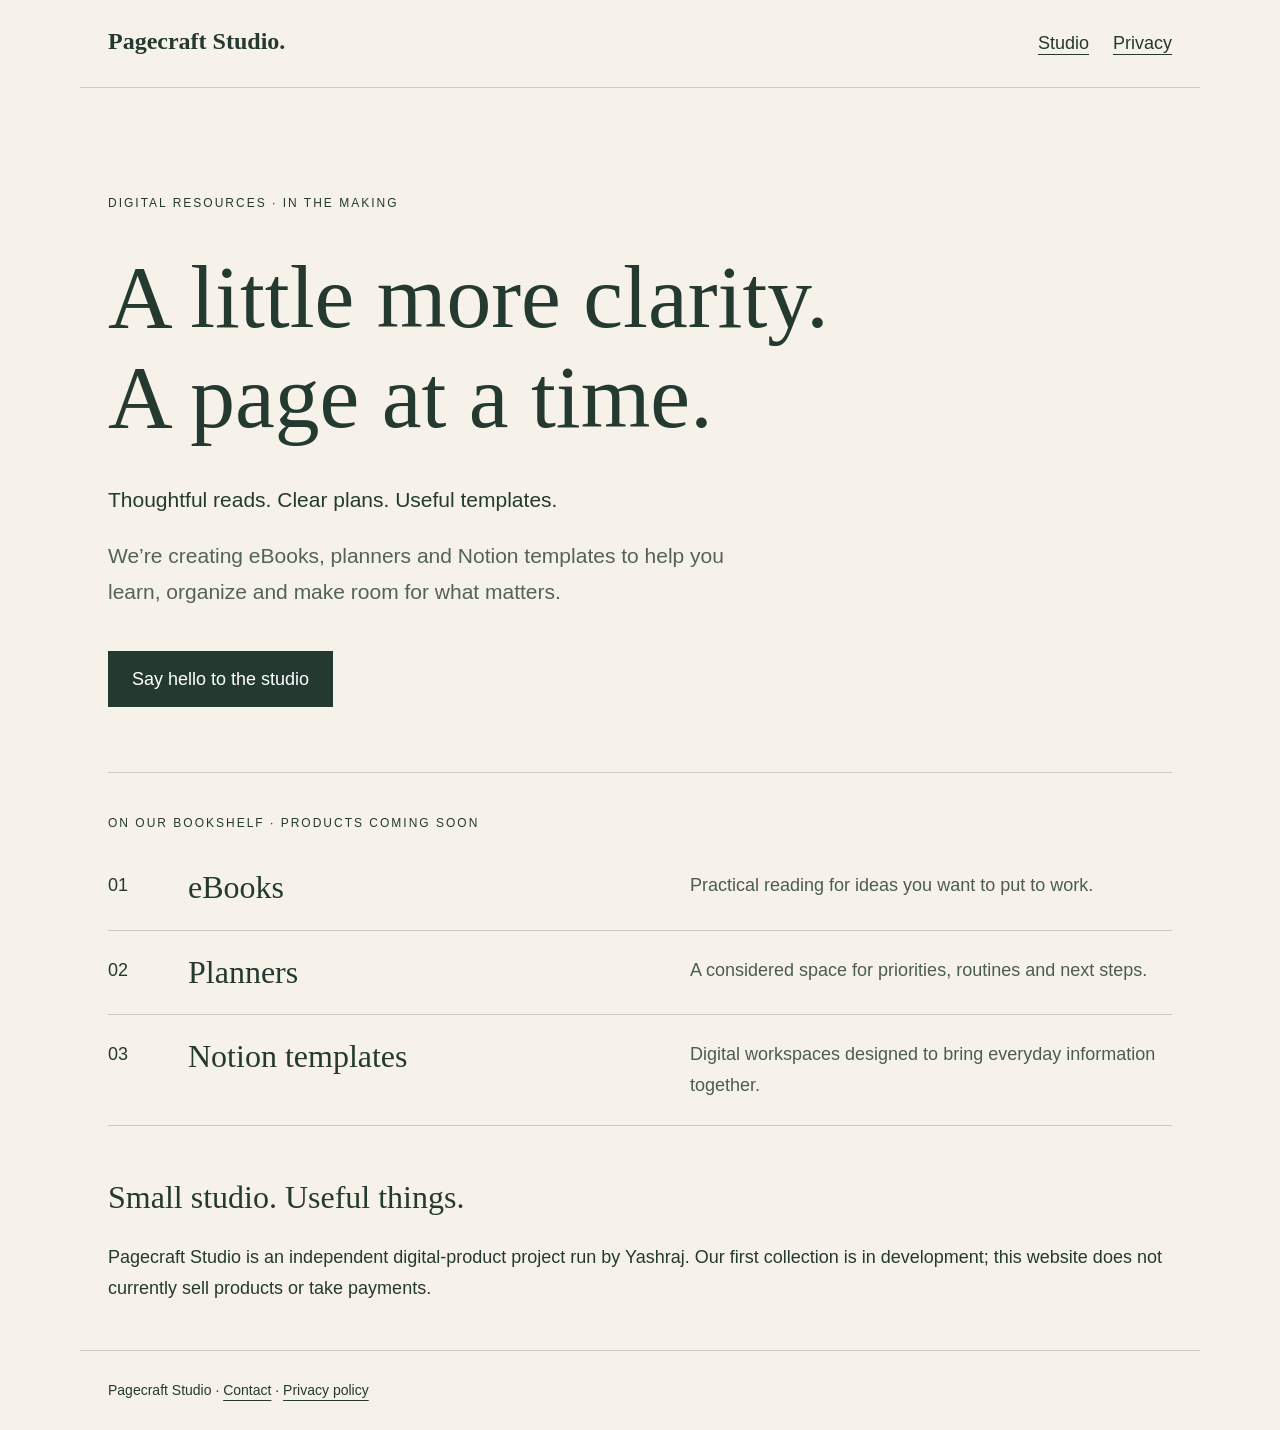
==== index.html @ a28537e6 "Create Pagecraft Studio homepage and privacy policy" ====
<!doctype html><html lang="en"><head><meta charset="utf-8"><meta name="viewport" content="width=device-width,initial-scale=1"><title>Thoughtful digital essentials | Pagecraft Studio</title><meta name="description" content="Pagecraft Studio creates eBooks, planners and Notion templates for thoughtful everyday work."><link rel="stylesheet" href="style.css"></head><body><header><a class="brand" href="./">Pagecraft Studio<span aria-hidden="true">.</span></a><nav aria-label="Main navigation"><a href="./">Studio</a><a href="privacy.html">Privacy</a></nav></header><main><section class="hero"><p class="eyebrow">Digital resources · In the making</p><h1>A little more clarity.<br>A page at a time.</h1><p class="intro">Thoughtful reads. Clear plans. Useful templates.</p><p class="intro muted">We’re creating eBooks, planners and Notion templates to help you learn, organize and make room for what matters.</p><a class="button" href="mailto:yashrajss5122@gmail.com">Say hello to the studio</a></section><section class="catalog" aria-labelledby="collection"><p class="eyebrow" id="collection">On our bookshelf · Products coming soon</p><div class="row"><span>01</span><h2>eBooks</h2><p>Practical reading for ideas you want to put to work.</p></div><div class="row"><span>02</span><h2>Planners</h2><p>A considered space for priorities, routines and next steps.</p></div><div class="row"><span>03</span><h2>Notion templates</h2><p>Digital workspaces designed to bring everyday information together.</p></div></section><section><h2>Small studio. Useful things.</h2><p>Pagecraft Studio is an independent digital-product project run by Yashraj. Our first collection is in development; this website does not currently sell products or take payments.</p></section></main><footer>Pagecraft Studio · <a href="mailto:yashrajss5122@gmail.com">Contact</a> · <a href="privacy.html">Privacy policy</a></footer></body></html>
---- style.css ----
*{box-sizing:border-box}body{margin:0;background:#f6f2e9;color:#24392f;font:18px/1.7 Arial,sans-serif}a{color:inherit;text-underline-offset:5px}header,main,footer{max-width:1120px;margin:auto;padding:28px}header{display:flex;justify-content:space-between;border-bottom:1px solid #c8cbbd}.brand{font: bold 24px Georgia,serif;text-decoration:none}nav a{margin-left:24px}h1,h2{font-family:Georgia,serif;line-height:1.12;font-weight:normal}h1{font-size:clamp(48px,7vw,90px);max-width:850px;margin:34px 0}h2{font-size:32px}.eyebrow{font-size:12px;letter-spacing:2px;text-transform:uppercase}.hero{padding:65px 0}.intro{max-width:620px;font-size:21px}.button{display:inline-block;background:#24392f;color:#fff;padding:13px 24px;text-decoration:none;margin-top:20px}.catalog{border-top:1px solid #c8cbbd;padding:28px 0}.row{display:grid;grid-template-columns:60px 1fr 1fr;gap:20px;border-bottom:1px solid #c8cbbd;padding:24px 0}.row h2{margin:0}.row p{margin:0;color:#4c5c52}footer{border-top:1px solid #c8cbbd;font-size:14px}.legal{max-width:800px;padding-top:50px;padding-bottom:60px}.legal h1{font-size:54px}.legal h2{margin-top:40px}.muted{color:#536356}@media(max-width:650px){header{display:block}nav a{margin:0 20px 0 0}.hero{padding:35px 0}.row{grid-template-columns:35px 1fr}.row p{grid-column:2}main,header,footer{padding:22px}}
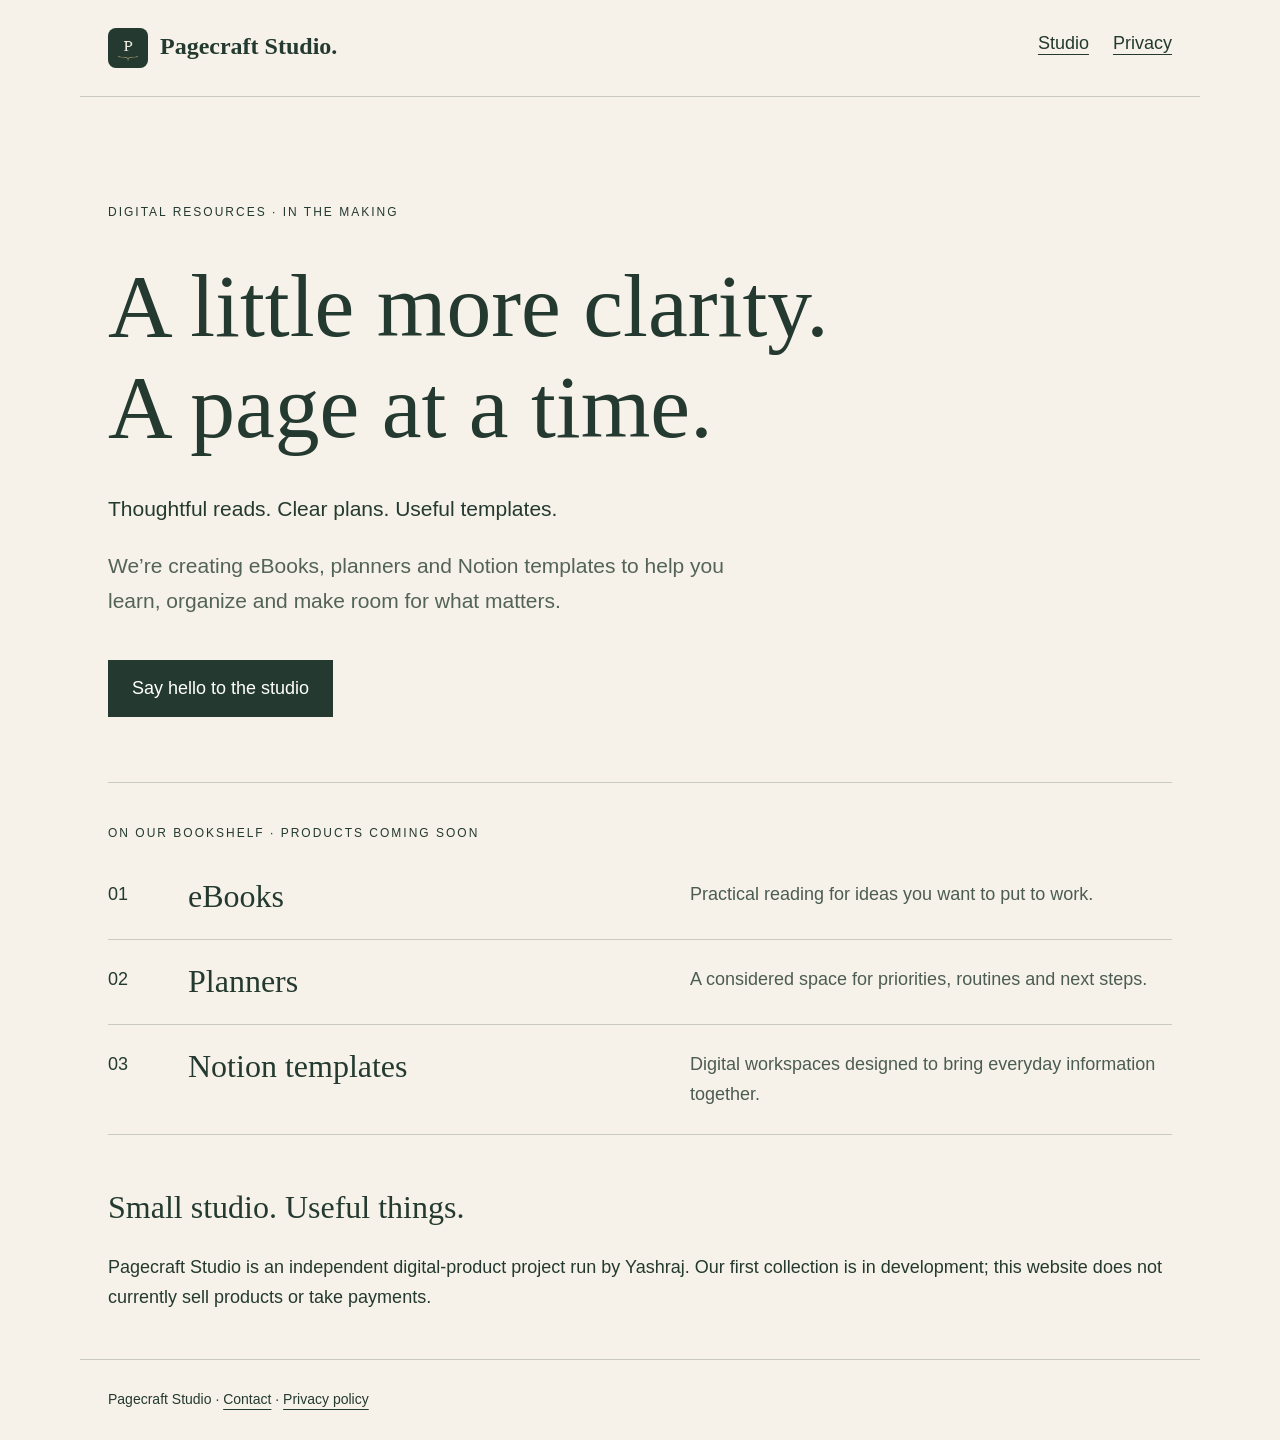
==== commit 0f018bdc: "Use existing studio icon consistently across website" ====
--- a/index.html
+++ b/index.html
@@ -1 +1 @@
-<!doctype html><html lang="en"><head><meta charset="utf-8"><meta name="viewport" content="width=device-width,initial-scale=1"><title>Thoughtful digital essentials | Pagecraft Studio</title><meta name="description" content="Pagecraft Studio creates eBooks, planners and Notion templates for thoughtful everyday work."><link rel="stylesheet" href="style.css"></head><body><header><a class="brand" href="./">Pagecraft Studio<span aria-hidden="true">.</span></a><nav aria-label="Main navigation"><a href="./">Studio</a><a href="privacy.html">Privacy</a></nav></header><main><section class="hero"><p class="eyebrow">Digital resources · In the making</p><h1>A little more clarity.<br>A page at a time.</h1><p class="intro">Thoughtful reads. Clear plans. Useful templates.</p><p class="intro muted">We’re creating eBooks, planners and Notion templates to help you learn, organize and make room for what matters.</p><a class="button" href="mailto:yashrajss5122@gmail.com">Say hello to the studio</a></section><section class="catalog" aria-labelledby="collection"><p class="eyebrow" id="collection">On our bookshelf · Products coming soon</p><div class="row"><span>01</span><h2>eBooks</h2><p>Practical reading for ideas you want to put to work.</p></div><div class="row"><span>02</span><h2>Planners</h2><p>A considered space for priorities, routines and next steps.</p></div><div class="row"><span>03</span><h2>Notion templates</h2><p>Digital workspaces designed to bring everyday information together.</p></div></section><section><h2>Small studio. Useful things.</h2><p>Pagecraft Studio is an independent digital-product project run by Yashraj. Our first collection is in development; this website does not currently sell products or take payments.</p></section></main><footer>Pagecraft Studio · <a href="mailto:yashrajss5122@gmail.com">Contact</a> · <a href="privacy.html">Privacy policy</a></footer></body></html>+<!doctype html><html lang="en"><head><meta charset="utf-8"><meta name="viewport" content="width=device-width,initial-scale=1"><title>Thoughtful digital essentials | Pagecraft Studio</title><meta name="description" content="Pagecraft Studio creates eBooks, planners and Notion templates for thoughtful everyday work."><link rel="icon" type="image/png" href="brand/favicon.png"><link rel="apple-touch-icon" href="brand/pagecraft-studio-icon.png"><link rel="stylesheet" href="style.css"></head><body><header><a class="brand" href="./"><img src="brand/pagecraft-studio-icon.png" alt="" width="40" height="40" style="vertical-align:middle;margin-right:12px;border-radius:8px">Pagecraft Studio<span aria-hidden="true">.</span></a><nav aria-label="Main navigation"><a href="./">Studio</a><a href="privacy.html">Privacy</a></nav></header><main><section class="hero"><p class="eyebrow">Digital resources · In the making</p><h1>A little more clarity.<br>A page at a time.</h1><p class="intro">Thoughtful reads. Clear plans. Useful templates.</p><p class="intro muted">We’re creating eBooks, planners and Notion templates to help you learn, organize and make room for what matters.</p><a class="button" href="mailto:yashrajss5122@gmail.com">Say hello to the studio</a></section><section class="catalog" aria-labelledby="collection"><p class="eyebrow" id="collection">On our bookshelf · Products coming soon</p><div class="row"><span>01</span><h2>eBooks</h2><p>Practical reading for ideas you want to put to work.</p></div><div class="row"><span>02</span><h2>Planners</h2><p>A considered space for priorities, routines and next steps.</p></div><div class="row"><span>03</span><h2>Notion templates</h2><p>Digital workspaces designed to bring everyday information together.</p></div></section><section><h2>Small studio. Useful things.</h2><p>Pagecraft Studio is an independent digital-product project run by Yashraj. Our first collection is in development; this website does not currently sell products or take payments.</p></section></main><footer>Pagecraft Studio · <a href="mailto:yashrajss5122@gmail.com">Contact</a> · <a href="privacy.html">Privacy policy</a></footer></body></html>
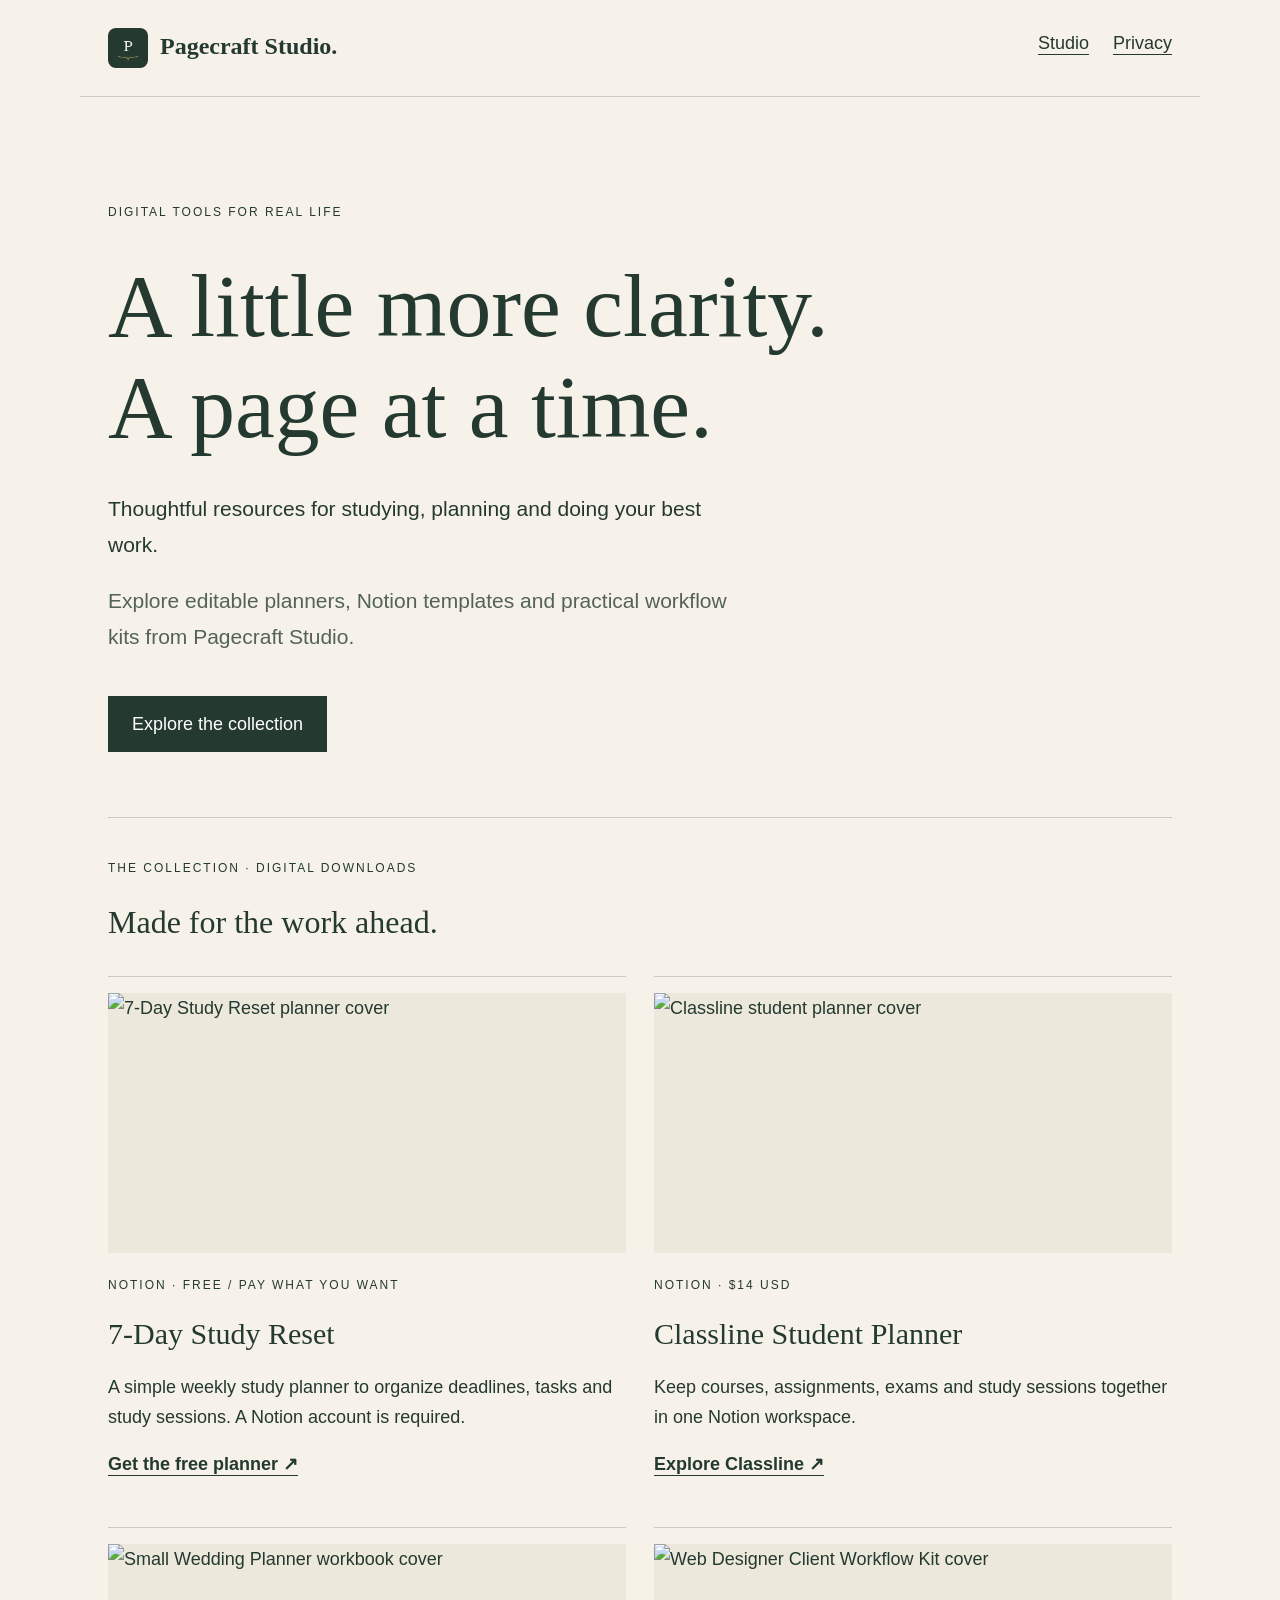
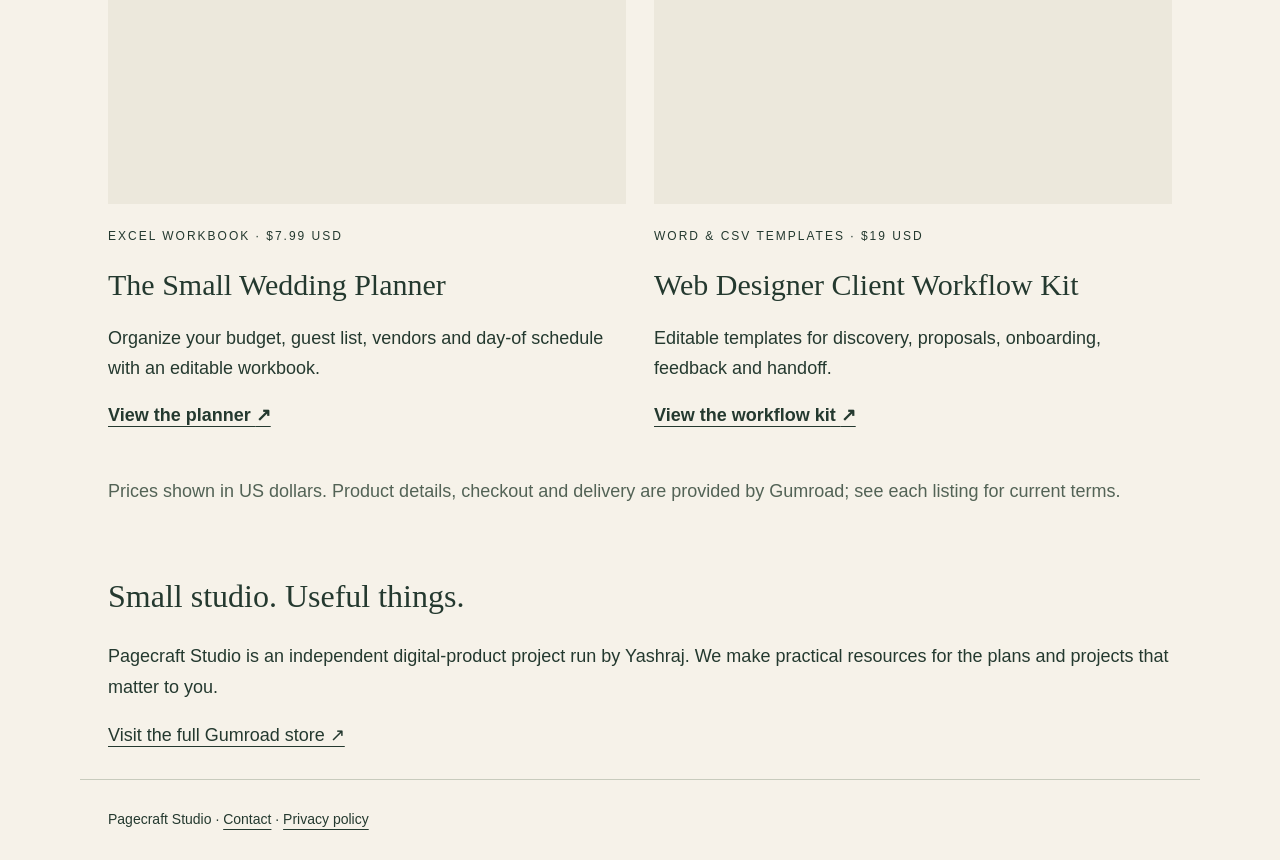
==== commit a775c0dd: "Show available Gumroad products on studio website" ====
--- a/index.html
+++ b/index.html
@@ -1 +1 @@
-<!doctype html><html lang="en"><head><meta charset="utf-8"><meta name="viewport" content="width=device-width,initial-scale=1"><title>Thoughtful digital essentials | Pagecraft Studio</title><meta name="description" content="Pagecraft Studio creates eBooks, planners and Notion templates for thoughtful everyday work."><link rel="icon" type="image/png" href="brand/favicon.png"><link rel="apple-touch-icon" href="brand/pagecraft-studio-icon.png"><link rel="stylesheet" href="style.css"></head><body><header><a class="brand" href="./"><img src="brand/pagecraft-studio-icon.png" alt="" width="40" height="40" style="vertical-align:middle;margin-right:12px;border-radius:8px">Pagecraft Studio<span aria-hidden="true">.</span></a><nav aria-label="Main navigation"><a href="./">Studio</a><a href="privacy.html">Privacy</a></nav></header><main><section class="hero"><p class="eyebrow">Digital resources · In the making</p><h1>A little more clarity.<br>A page at a time.</h1><p class="intro">Thoughtful reads. Clear plans. Useful templates.</p><p class="intro muted">We’re creating eBooks, planners and Notion templates to help you learn, organize and make room for what matters.</p><a class="button" href="mailto:yashrajss5122@gmail.com">Say hello to the studio</a></section><section class="catalog" aria-labelledby="collection"><p class="eyebrow" id="collection">On our bookshelf · Products coming soon</p><div class="row"><span>01</span><h2>eBooks</h2><p>Practical reading for ideas you want to put to work.</p></div><div class="row"><span>02</span><h2>Planners</h2><p>A considered space for priorities, routines and next steps.</p></div><div class="row"><span>03</span><h2>Notion templates</h2><p>Digital workspaces designed to bring everyday information together.</p></div></section><section><h2>Small studio. Useful things.</h2><p>Pagecraft Studio is an independent digital-product project run by Yashraj. Our first collection is in development; this website does not currently sell products or take payments.</p></section></main><footer>Pagecraft Studio · <a href="mailto:yashrajss5122@gmail.com">Contact</a> · <a href="privacy.html">Privacy policy</a></footer></body></html>+<!doctype html><html lang="en"><head><meta charset="utf-8"><meta name="viewport" content="width=device-width,initial-scale=1"><title>Thoughtful digital essentials | Pagecraft Studio</title><meta name="description" content="Pagecraft Studio creates eBooks, planners and Notion templates for thoughtful everyday work."><link rel="icon" type="image/png" href="brand/favicon.png"><link rel="apple-touch-icon" href="brand/pagecraft-studio-icon.png"><link rel="stylesheet" href="style.css"></head><body><header><a class="brand" href="./"><img src="brand/pagecraft-studio-icon.png" alt="" width="40" height="40" style="vertical-align:middle;margin-right:12px;border-radius:8px">Pagecraft Studio<span aria-hidden="true">.</span></a><nav aria-label="Main navigation"><a href="./">Studio</a><a href="privacy.html">Privacy</a></nav></header><main><section class="hero"><p class="eyebrow">Digital tools for real life</p><h1>A little more clarity.<br>A page at a time.</h1><p class="intro">Thoughtful resources for studying, planning and doing your best work.</p><p class="intro muted">Explore editable planners, Notion templates and practical workflow kits from Pagecraft Studio.</p><a class="button" href="#collection">Explore the collection</a></section><section class="catalog" id="collection" aria-labelledby="collection-heading"><p class="eyebrow">The collection · Digital downloads</p><h2 id="collection-heading">Made for the work ahead.</h2><div class="products"><article><img src="https://public-files.gumroad.com/0r1g5wyhfju4pdf7x9cjpoame6bd" alt="7-Day Study Reset planner cover" loading="lazy"><p class="eyebrow">Notion · Free / pay what you want</p><h3>7-Day Study Reset</h3><p>A simple weekly study planner to organize deadlines, tasks and study sessions. A Notion account is required.</p><a href="https://ysstudio.gumroad.com/l/free-7-day-study-reset">Get the free planner <span aria-hidden="true">↗</span></a></article><article><img src="https://public-files.gumroad.com/j9tdl8n1qvx7v8zus8xxdi7p7sdy" alt="Classline student planner cover" loading="lazy"><p class="eyebrow">Notion · $14 USD</p><h3>Classline Student Planner</h3><p>Keep courses, assignments, exams and study sessions together in one Notion workspace.</p><a href="https://ysstudio.gumroad.com/l/classline-student-planner">Explore Classline <span aria-hidden="true">↗</span></a></article><article><img src="https://public-files.gumroad.com/3fjhf6u12u27hfo5vuvjz68w6x70" alt="Small Wedding Planner workbook cover" loading="lazy"><p class="eyebrow">Excel workbook · $7.99 USD</p><h3>The Small Wedding Planner</h3><p>Organize your budget, guest list, vendors and day-of schedule with an editable workbook.</p><a href="https://ysstudio.gumroad.com/l/small-wedding-planner">View the planner <span aria-hidden="true">↗</span></a></article><article><img src="https://public-files.gumroad.com/lzisuz2otf9xme31qscf1hr78710" alt="Web Designer Client Workflow Kit cover" loading="lazy"><p class="eyebrow">Word &amp; CSV templates · $19 USD</p><h3>Web Designer Client Workflow Kit</h3><p>Editable templates for discovery, proposals, onboarding, feedback and handoff.</p><a href="https://ysstudio.gumroad.com/l/web-designer-client-workflow-kit">View the workflow kit <span aria-hidden="true">↗</span></a></article></div><p class="muted">Prices shown in US dollars. Product details, checkout and delivery are provided by Gumroad; see each listing for current terms.</p></section><section><h2>Small studio. Useful things.</h2><p>Pagecraft Studio is an independent digital-product project run by Yashraj. We make practical resources for the plans and projects that matter to you.</p><a href="https://ysstudio.gumroad.com/">Visit the full Gumroad store ↗</a></section></main><footer>Pagecraft Studio · <a href="mailto:yashrajss5122@gmail.com">Contact</a> · <a href="privacy.html">Privacy policy</a></footer></body></html>
--- a/style.css
+++ b/style.css
@@ -1 +1,2 @@
-*{box-sizing:border-box}body{margin:0;background:#f6f2e9;color:#24392f;font:18px/1.7 Arial,sans-serif}a{color:inherit;text-underline-offset:5px}header,main,footer{max-width:1120px;margin:auto;padding:28px}header{display:flex;justify-content:space-between;border-bottom:1px solid #c8cbbd}.brand{font: bold 24px Georgia,serif;text-decoration:none}nav a{margin-left:24px}h1,h2{font-family:Georgia,serif;line-height:1.12;font-weight:normal}h1{font-size:clamp(48px,7vw,90px);max-width:850px;margin:34px 0}h2{font-size:32px}.eyebrow{font-size:12px;letter-spacing:2px;text-transform:uppercase}.hero{padding:65px 0}.intro{max-width:620px;font-size:21px}.button{display:inline-block;background:#24392f;color:#fff;padding:13px 24px;text-decoration:none;margin-top:20px}.catalog{border-top:1px solid #c8cbbd;padding:28px 0}.row{display:grid;grid-template-columns:60px 1fr 1fr;gap:20px;border-bottom:1px solid #c8cbbd;padding:24px 0}.row h2{margin:0}.row p{margin:0;color:#4c5c52}footer{border-top:1px solid #c8cbbd;font-size:14px}.legal{max-width:800px;padding-top:50px;padding-bottom:60px}.legal h1{font-size:54px}.legal h2{margin-top:40px}.muted{color:#536356}@media(max-width:650px){header{display:block}nav a{margin:0 20px 0 0}.hero{padding:35px 0}.row{grid-template-columns:35px 1fr}.row p{grid-column:2}main,header,footer{padding:22px}}+*{box-sizing:border-box}body{margin:0;background:#f6f2e9;color:#24392f;font:18px/1.7 Arial,sans-serif}a{color:inherit;text-underline-offset:5px}header,main,footer{max-width:1120px;margin:auto;padding:28px}header{display:flex;justify-content:space-between;border-bottom:1px solid #c8cbbd}.brand{font: bold 24px Georgia,serif;text-decoration:none}nav a{margin-left:24px}h1,h2{font-family:Georgia,serif;line-height:1.12;font-weight:normal}h1{font-size:clamp(48px,7vw,90px);max-width:850px;margin:34px 0}h2{font-size:32px}.eyebrow{font-size:12px;letter-spacing:2px;text-transform:uppercase}.hero{padding:65px 0}.intro{max-width:620px;font-size:21px}.button{display:inline-block;background:#24392f;color:#fff;padding:13px 24px;text-decoration:none;margin-top:20px}.catalog{border-top:1px solid #c8cbbd;padding:28px 0}.row{display:grid;grid-template-columns:60px 1fr 1fr;gap:20px;border-bottom:1px solid #c8cbbd;padding:24px 0}.row h2{margin:0}.row p{margin:0;color:#4c5c52}footer{border-top:1px solid #c8cbbd;font-size:14px}.legal{max-width:800px;padding-top:50px;padding-bottom:60px}.legal h1{font-size:54px}.legal h2{margin-top:40px}.muted{color:#536356}@media(max-width:650px){header{display:block}nav a{margin:0 20px 0 0}.hero{padding:35px 0}.row{grid-template-columns:35px 1fr}.row p{grid-column:2}main,header,footer{padding:22px}}
+.products{display:grid;grid-template-columns:repeat(2,minmax(0,1fr));gap:48px 28px;margin:35px 0 45px}.products article{border-top:1px solid #c8cbbd;padding-top:16px;display:flex;flex-direction:column}.products img{width:100%;height:260px;object-fit:contain;background:#ece8dc}.products h3{font:normal 30px/1.2 Georgia,serif;margin:4px 0 12px}.products p{margin:8px 0 16px}.products a{margin-top:auto;font-weight:bold}.products .eyebrow{margin-top:22px}.products a:focus-visible,.button:focus-visible,nav a:focus-visible{outline:3px solid #a97032;outline-offset:4px}@media(max-width:650px){.products{grid-template-columns:1fr}.products img{height:230px}}
